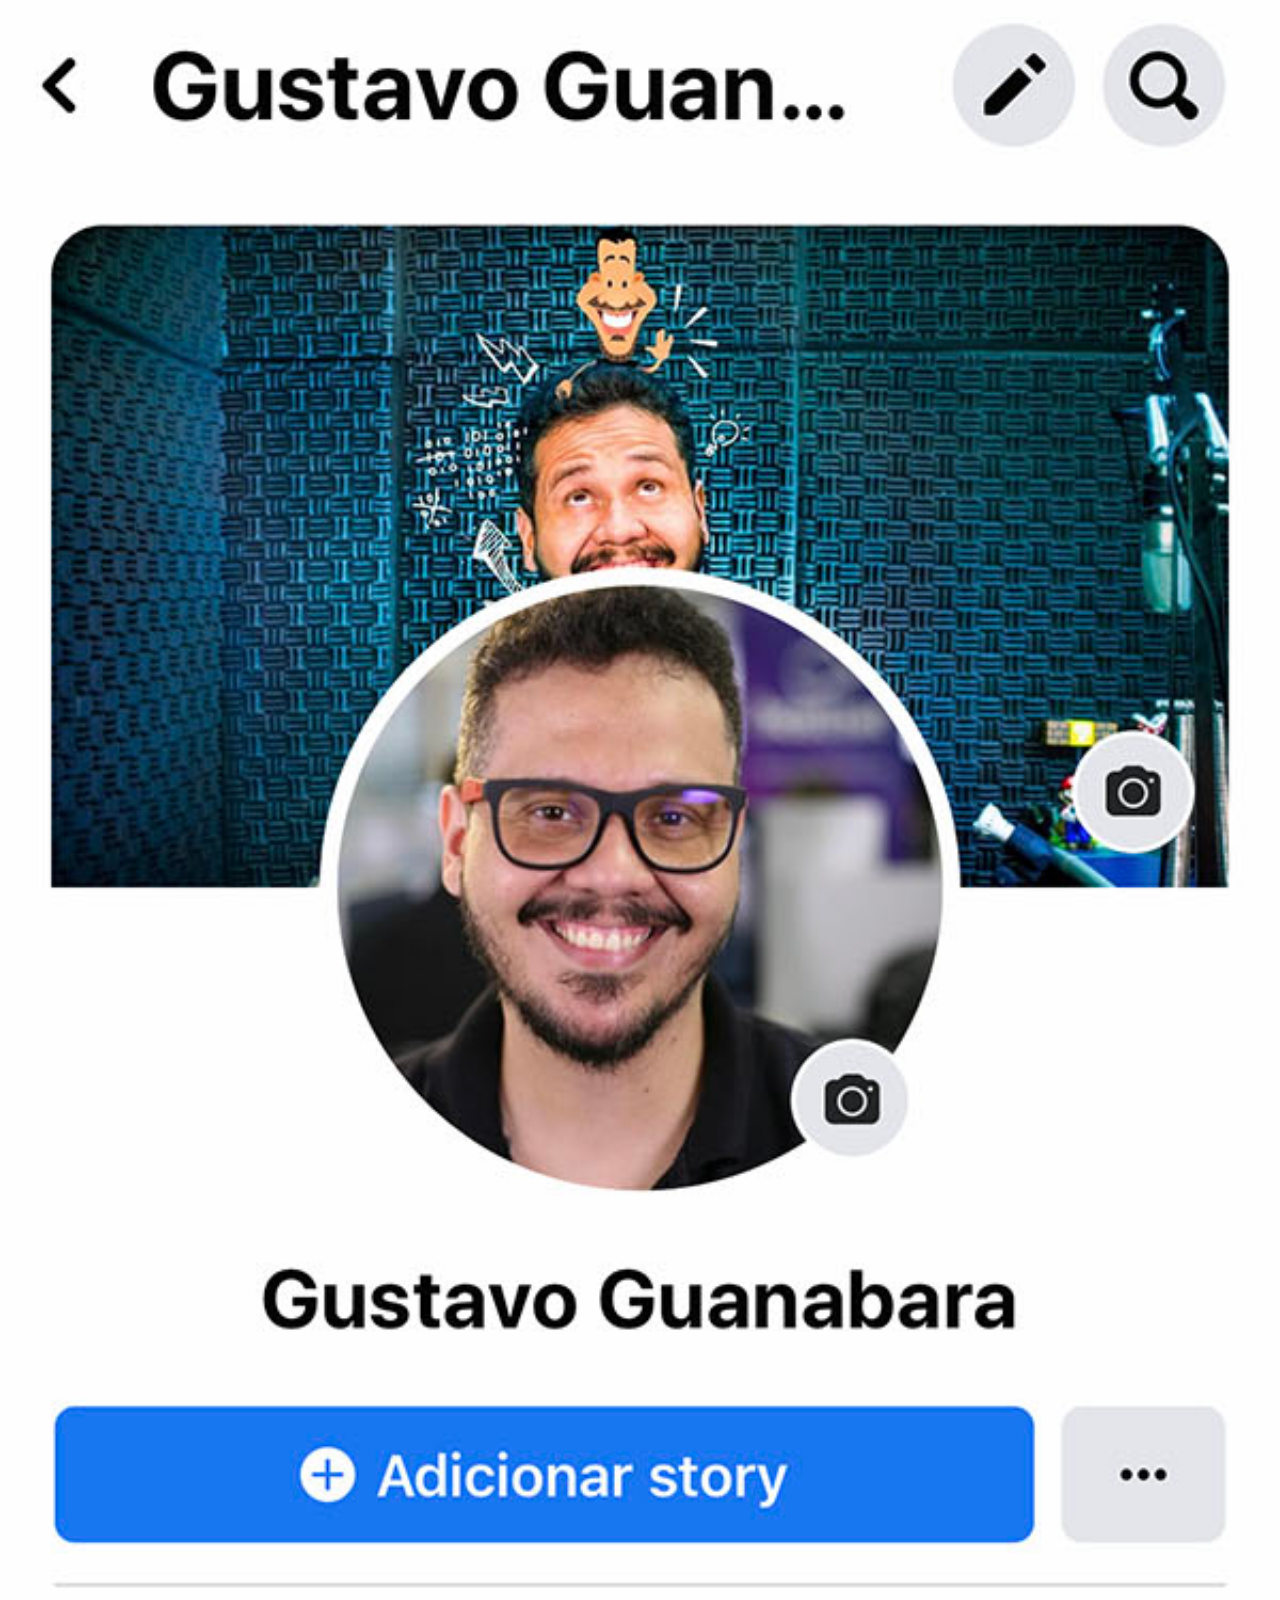
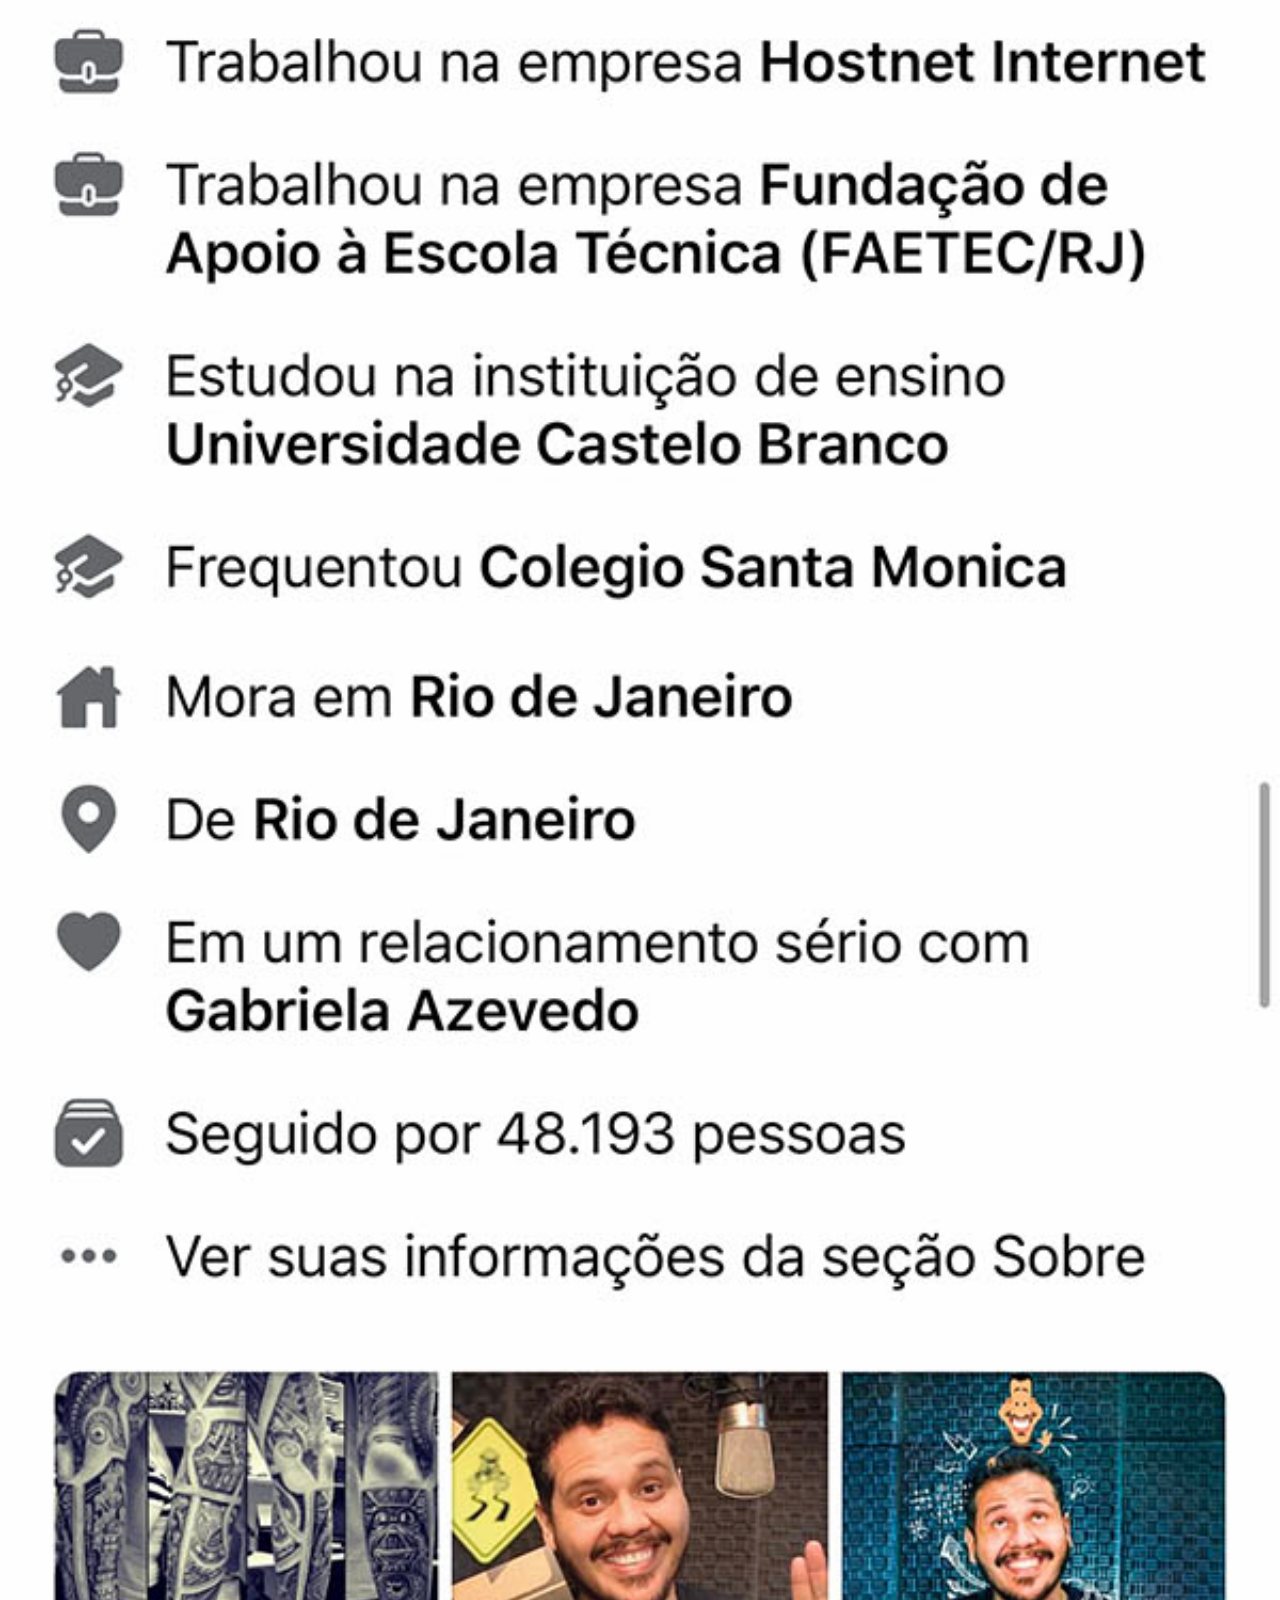
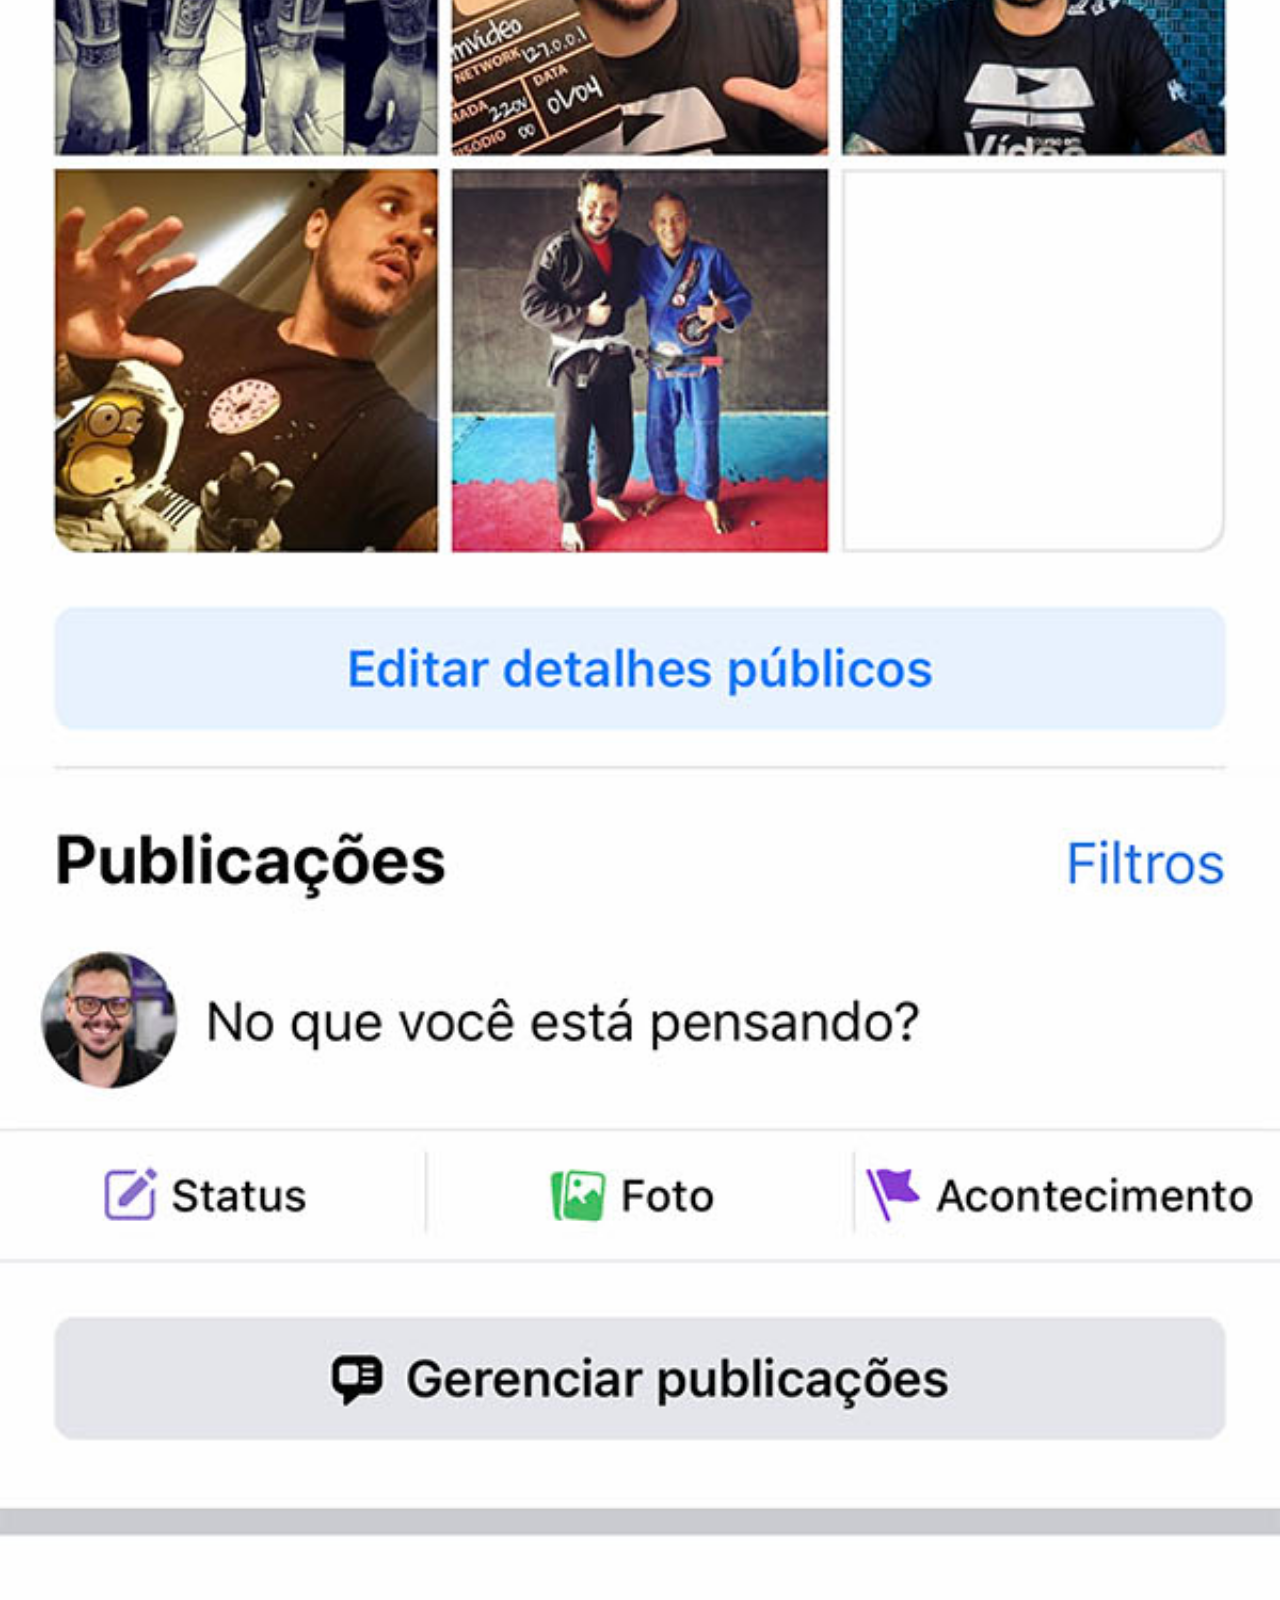
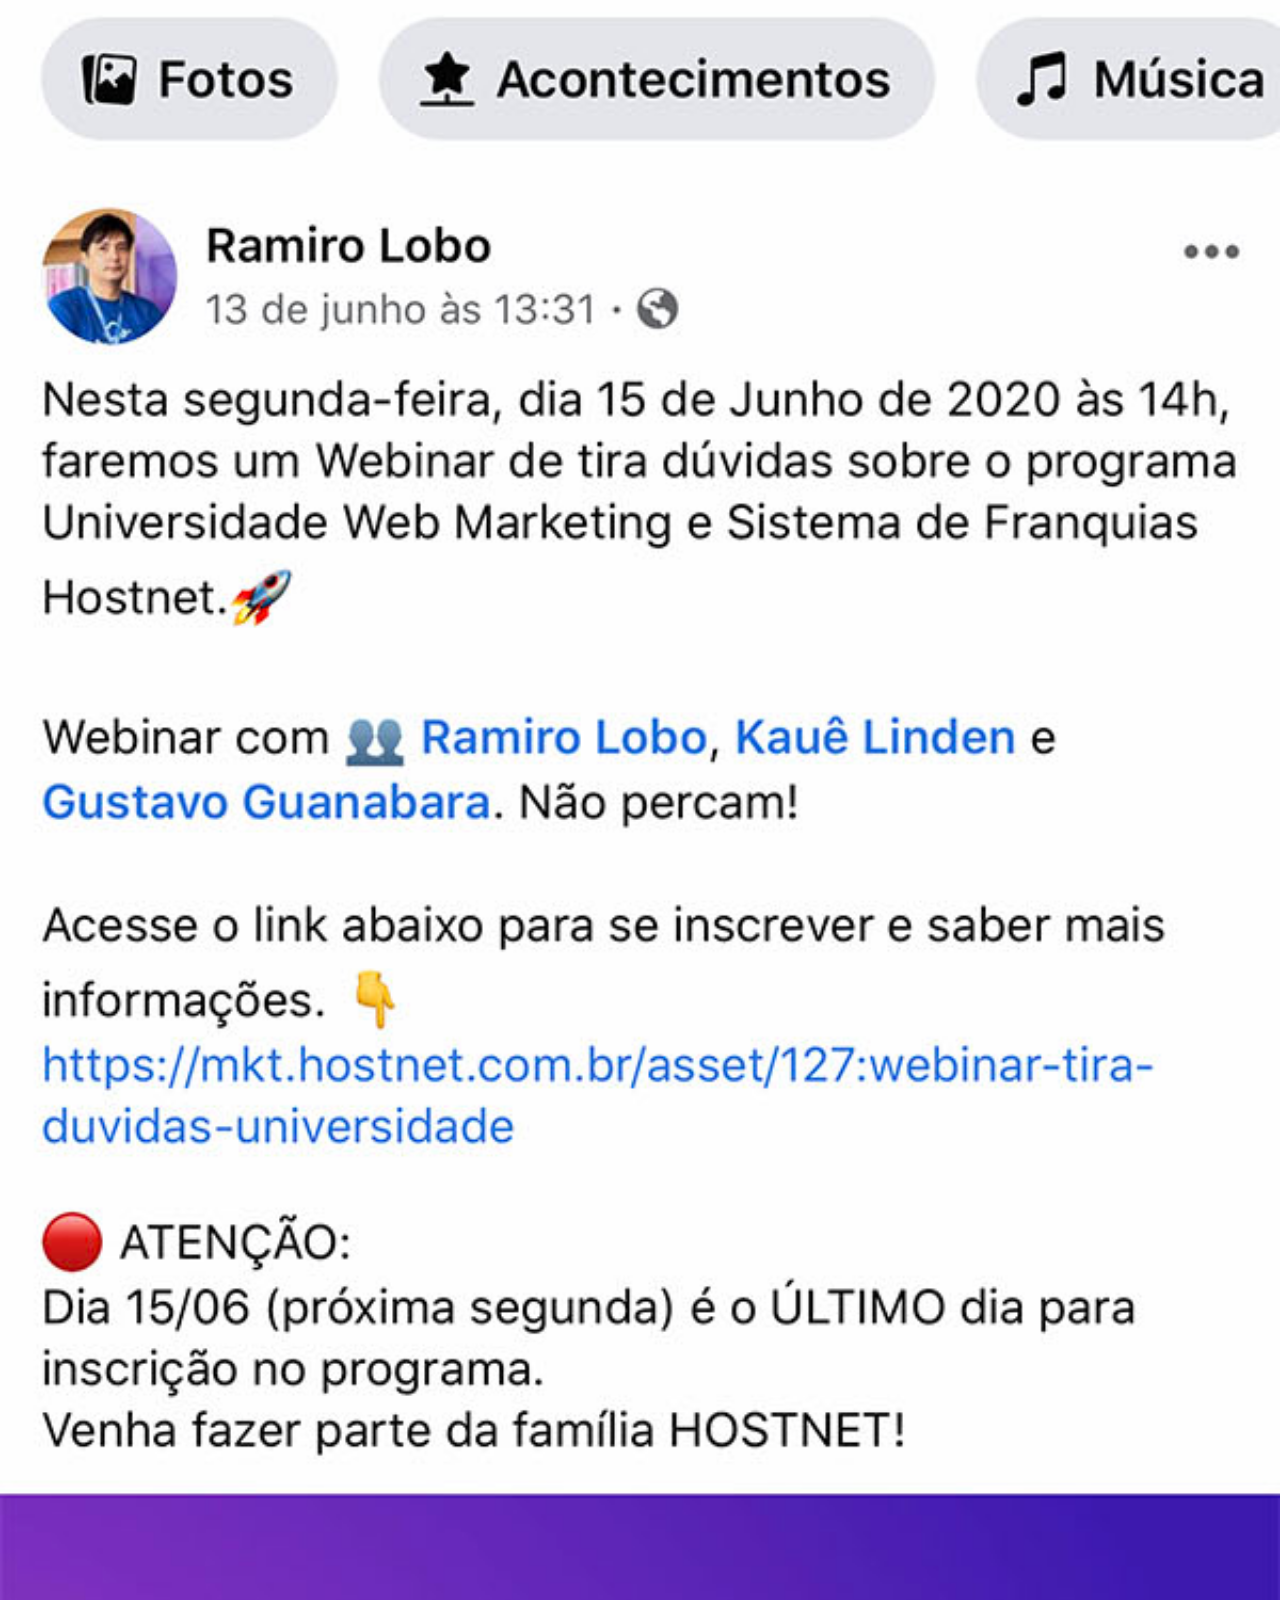
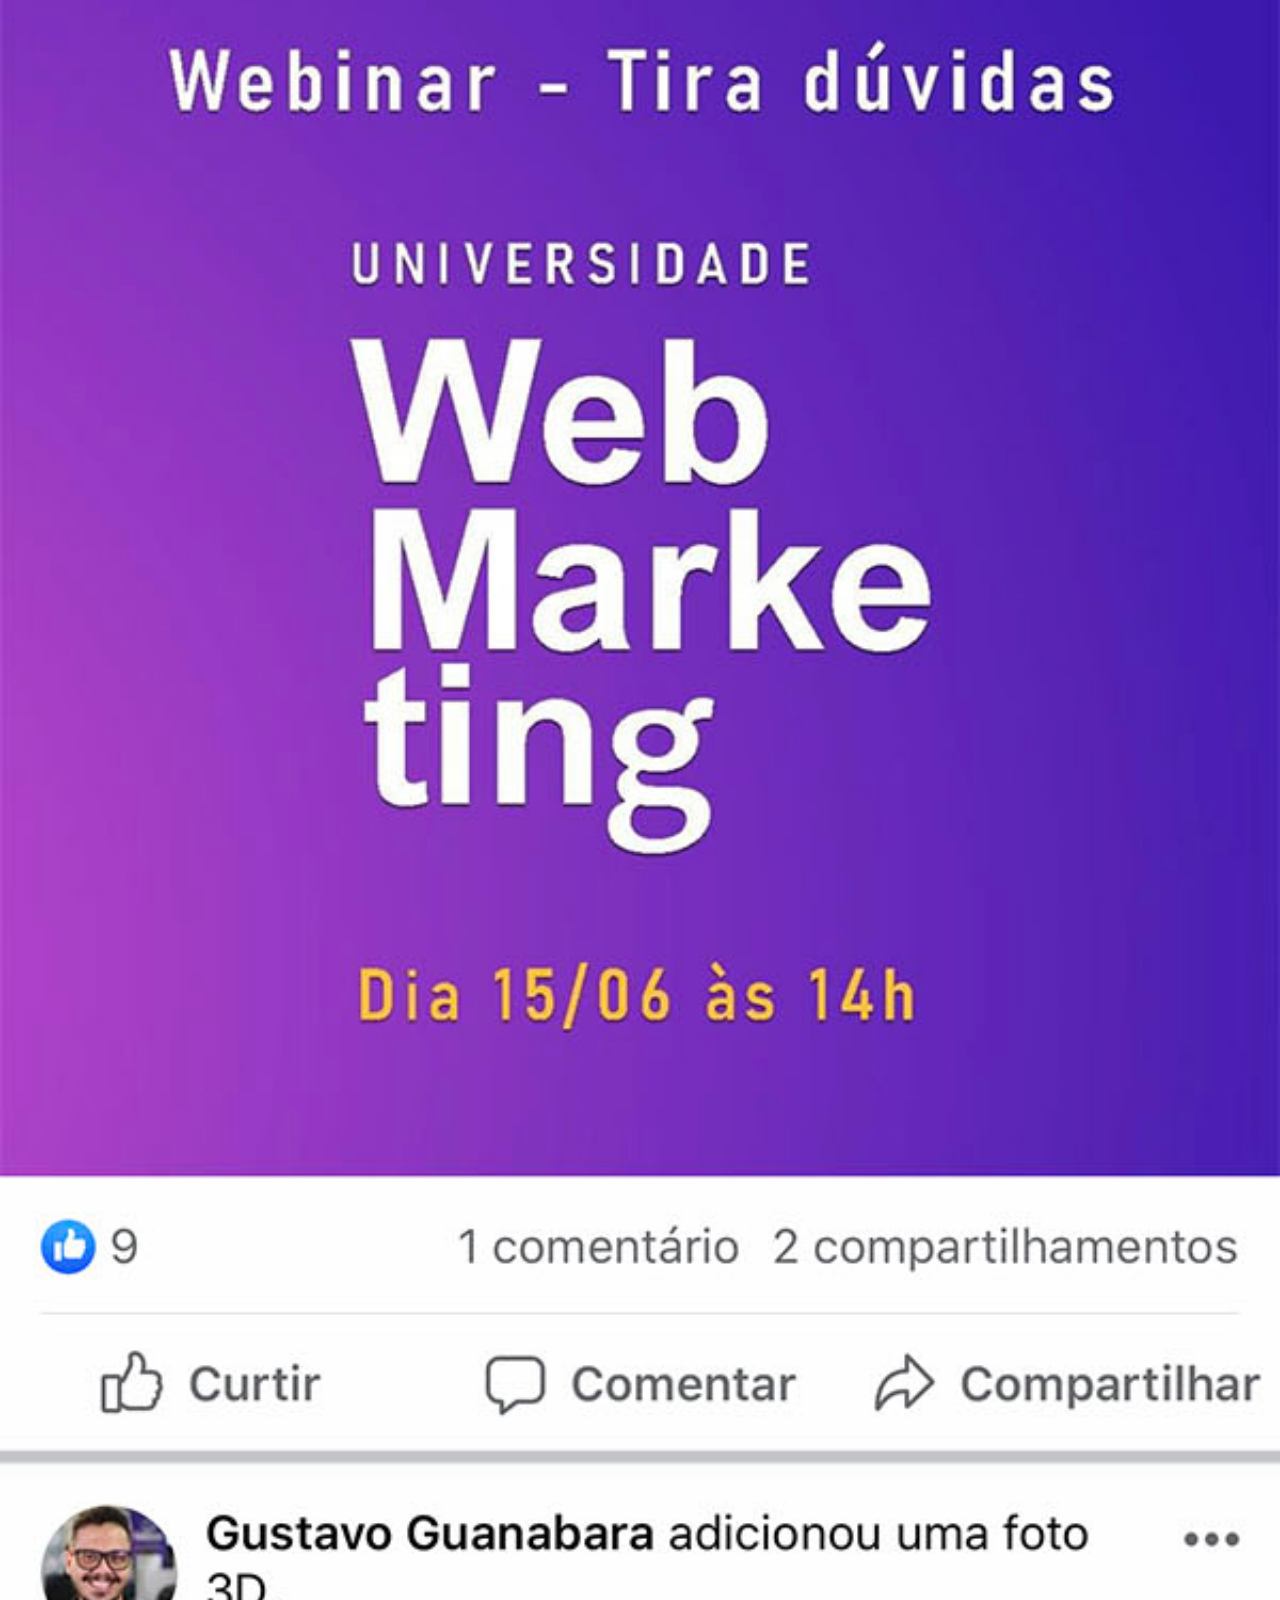
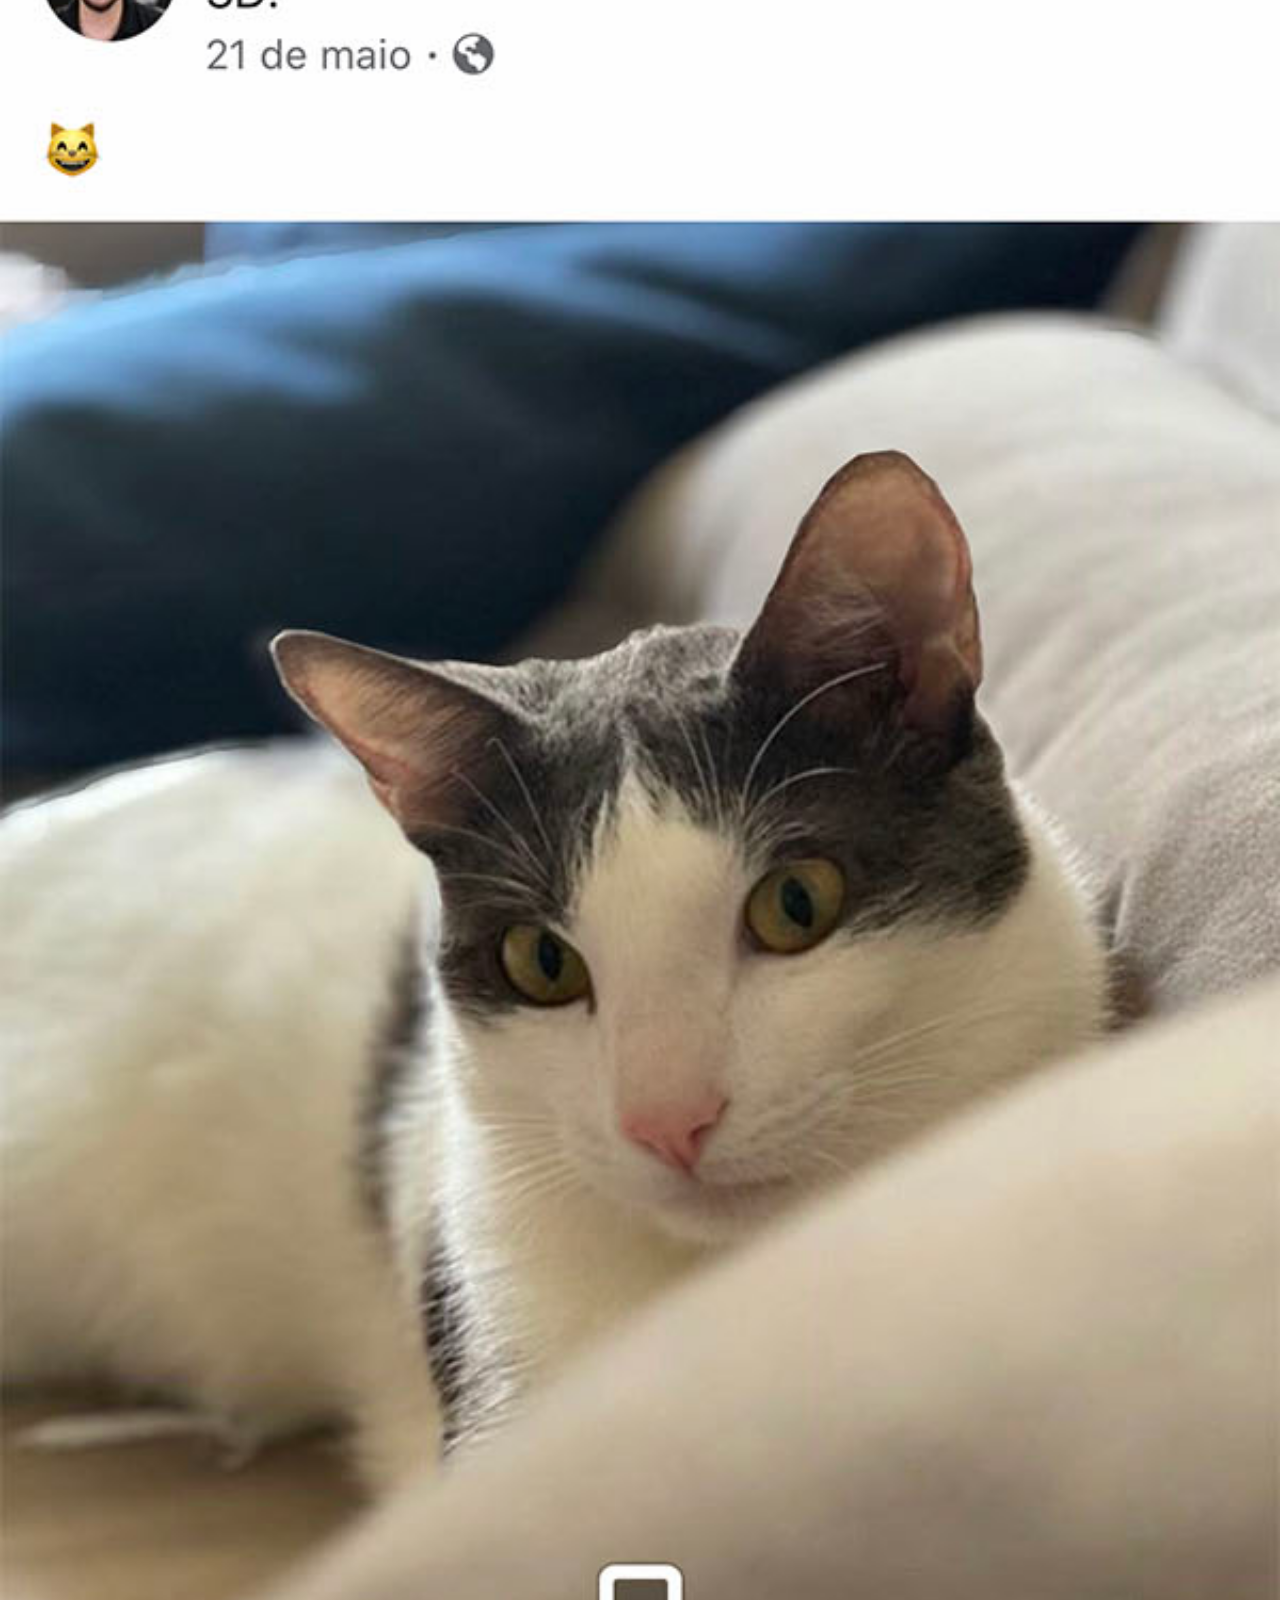
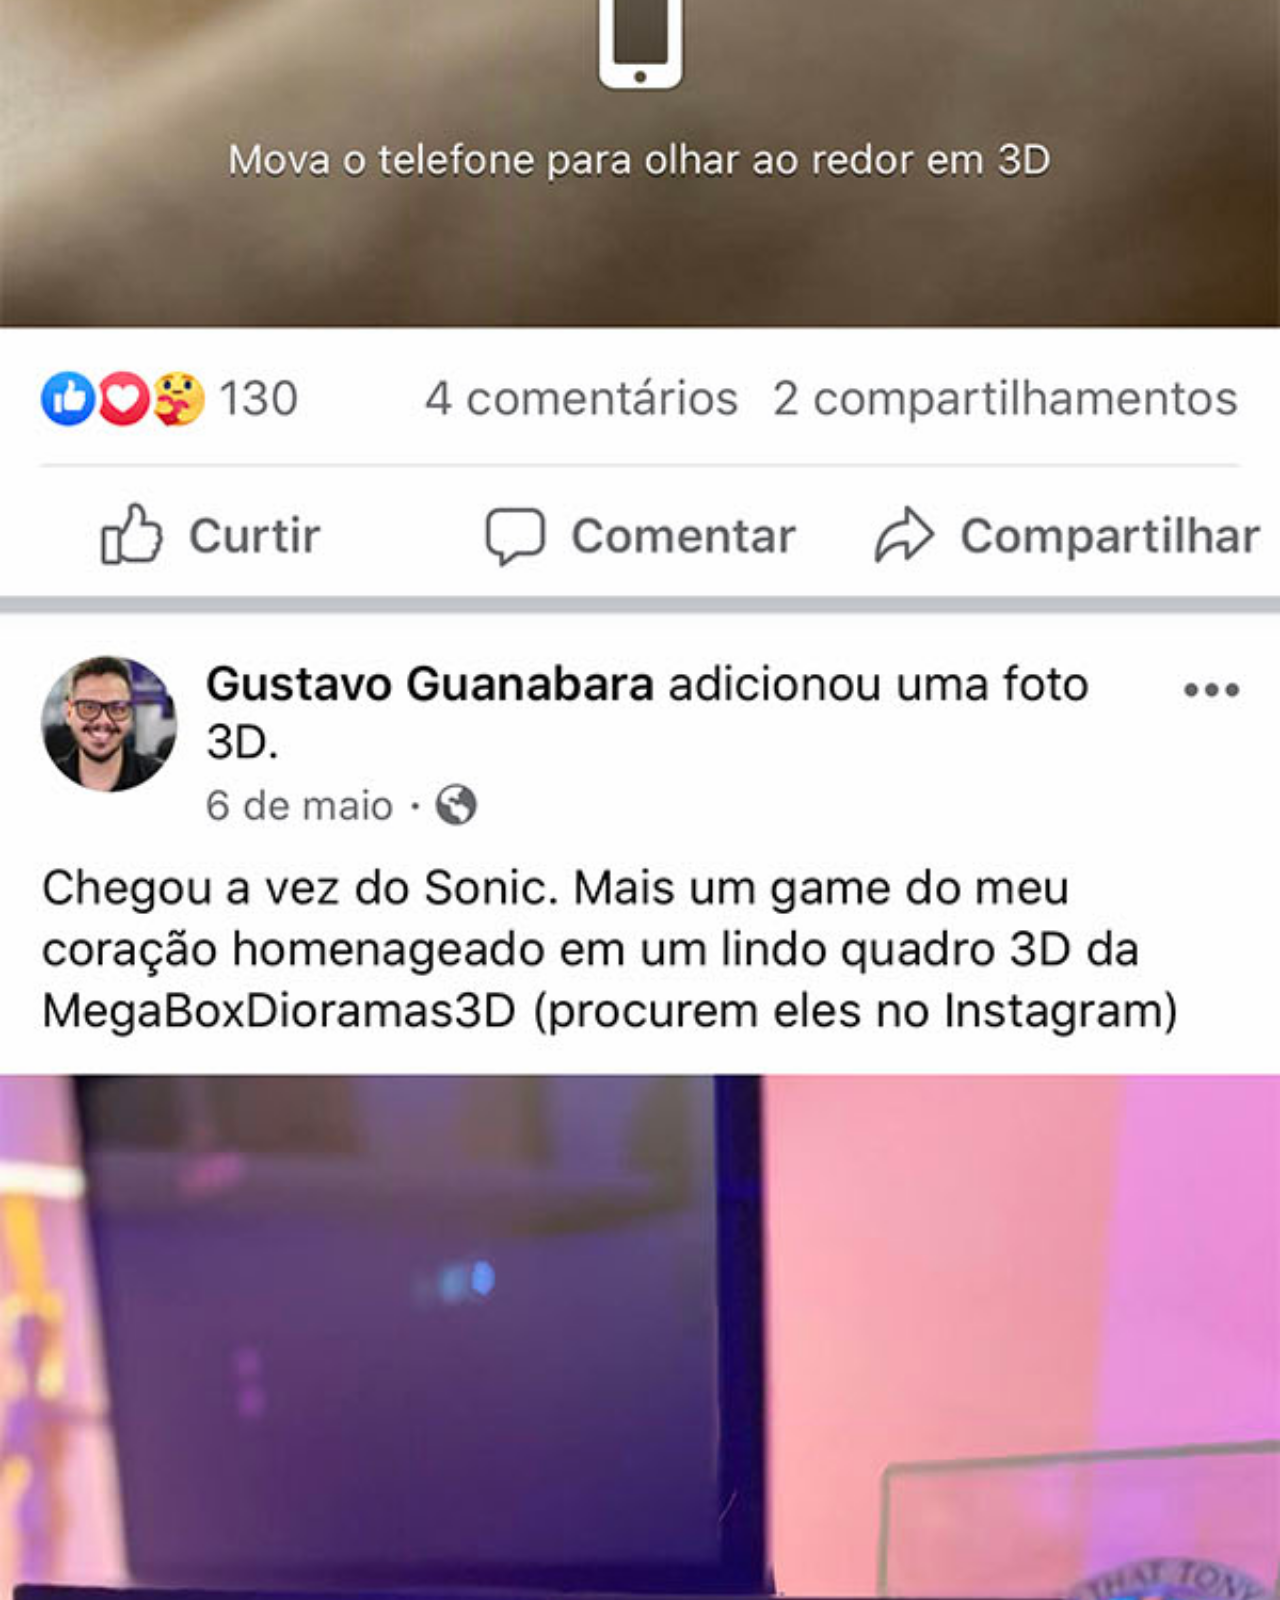
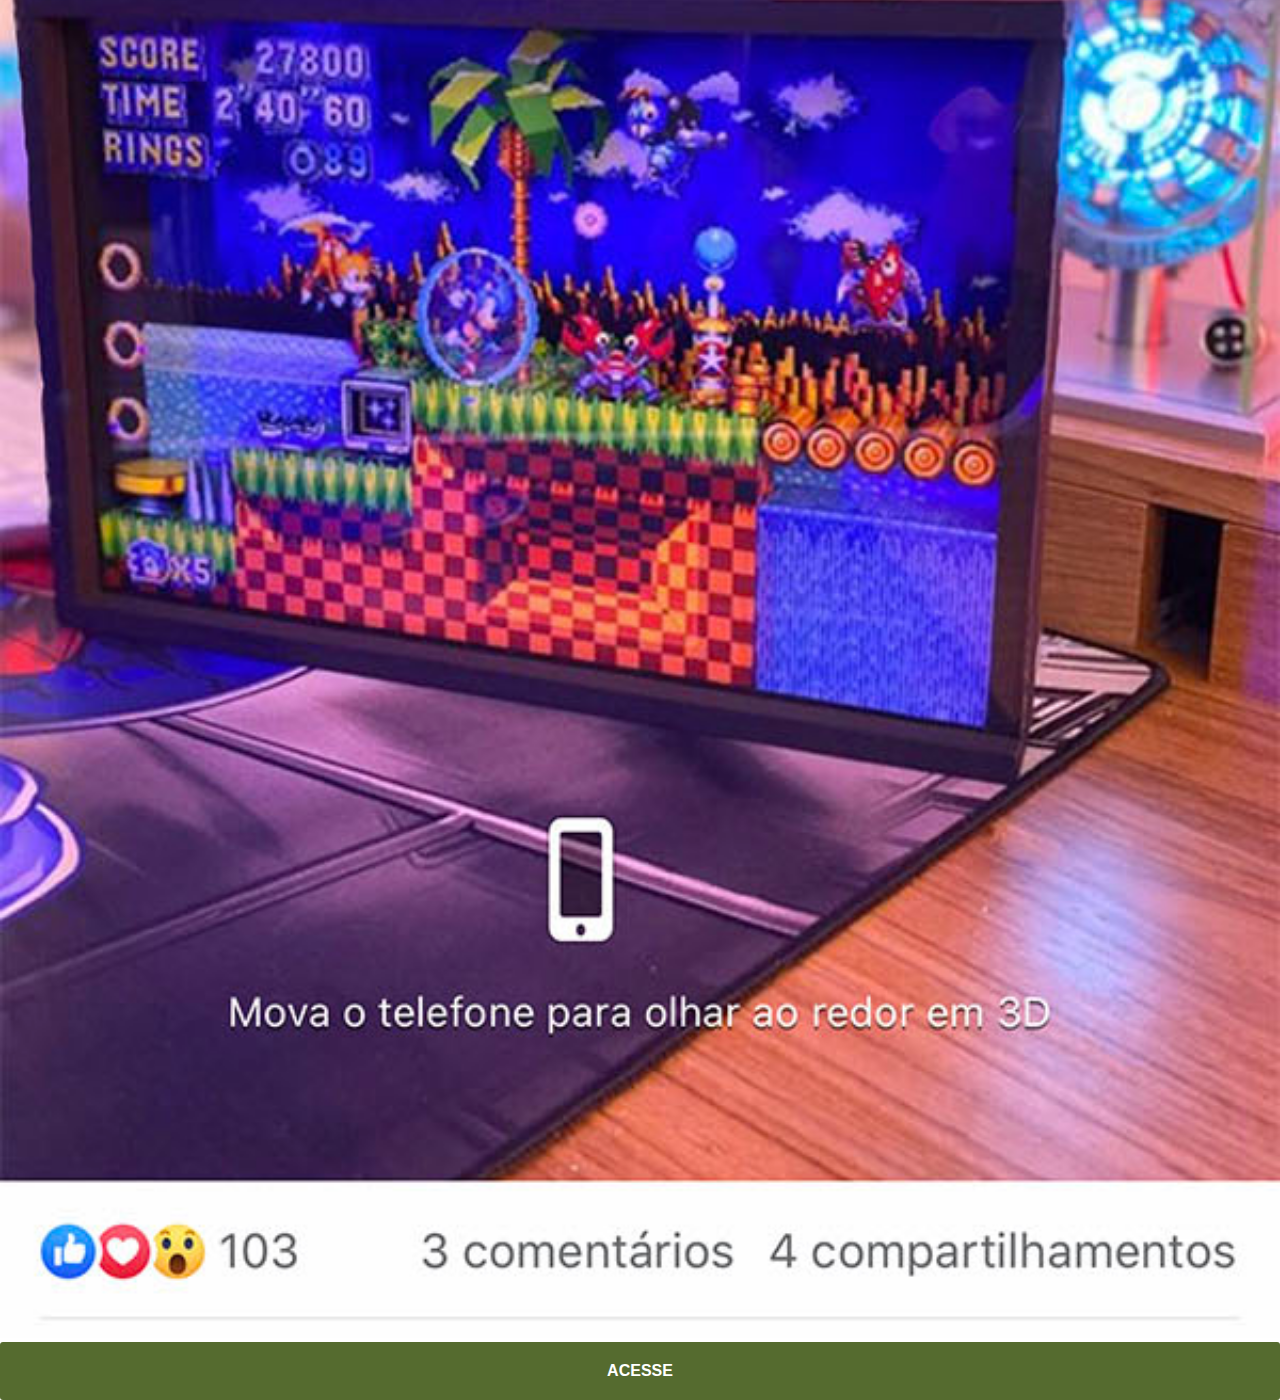
==== facebook.html @ 3ed3eeb4 "finalizei o projeto socialmedia" ====
<!DOCTYPE html>
<html lang="pt-br">
<head>
    <meta charset="UTF-8">
    <meta http-equiv="X-UA-Compatible" content="IE=edge">
    <meta name="viewport" content="width=device-width, initial-scale=1.0">
    <title>Tela Facebook</title>
    <link rel="stylesheet" href="estilos/socialmedia.css">
</head>
<body>
    <img src="imagens/tela-facebook.jpg" alt="Tela Facebook">
    <a href="https://www.facebook.com/antoniowelton.barbosasilva/" target="_blank">ACESSE</a>
</body>
</html>
---- estilos/socialmedia.css ----
@charset "UTF-8";

* {
    margin: 0px;
    padding: 0px;
    font-family: Arial, Helvetica, sans-serif;
}
/* Escondendo a barra de rolagem */
::-webkit-scrollbar {
    width: 0px;
    height: 0px;
 }

 img {
    width: 100vw;
    border-radius: 3px;
 }

 a {
    display: block;
    background-color: darkolivegreen;
    color: white;
    padding: 20px;
    text-align: center;
    text-decoration: none;
    font-weight: bolder;
    border-radius: 3px;
 }
 a:hover {
    background-color: rgba(232, 247, 205, 0.764);
    color: rgba(0, 0, 0, 0.77);
    box-shadow: 2px 2px 4px rgba(85, 107, 47, 0.718);
    transition: .3s;
    transform: translate(0px, -2px);    
    transition: transform 0.3s;           
 }
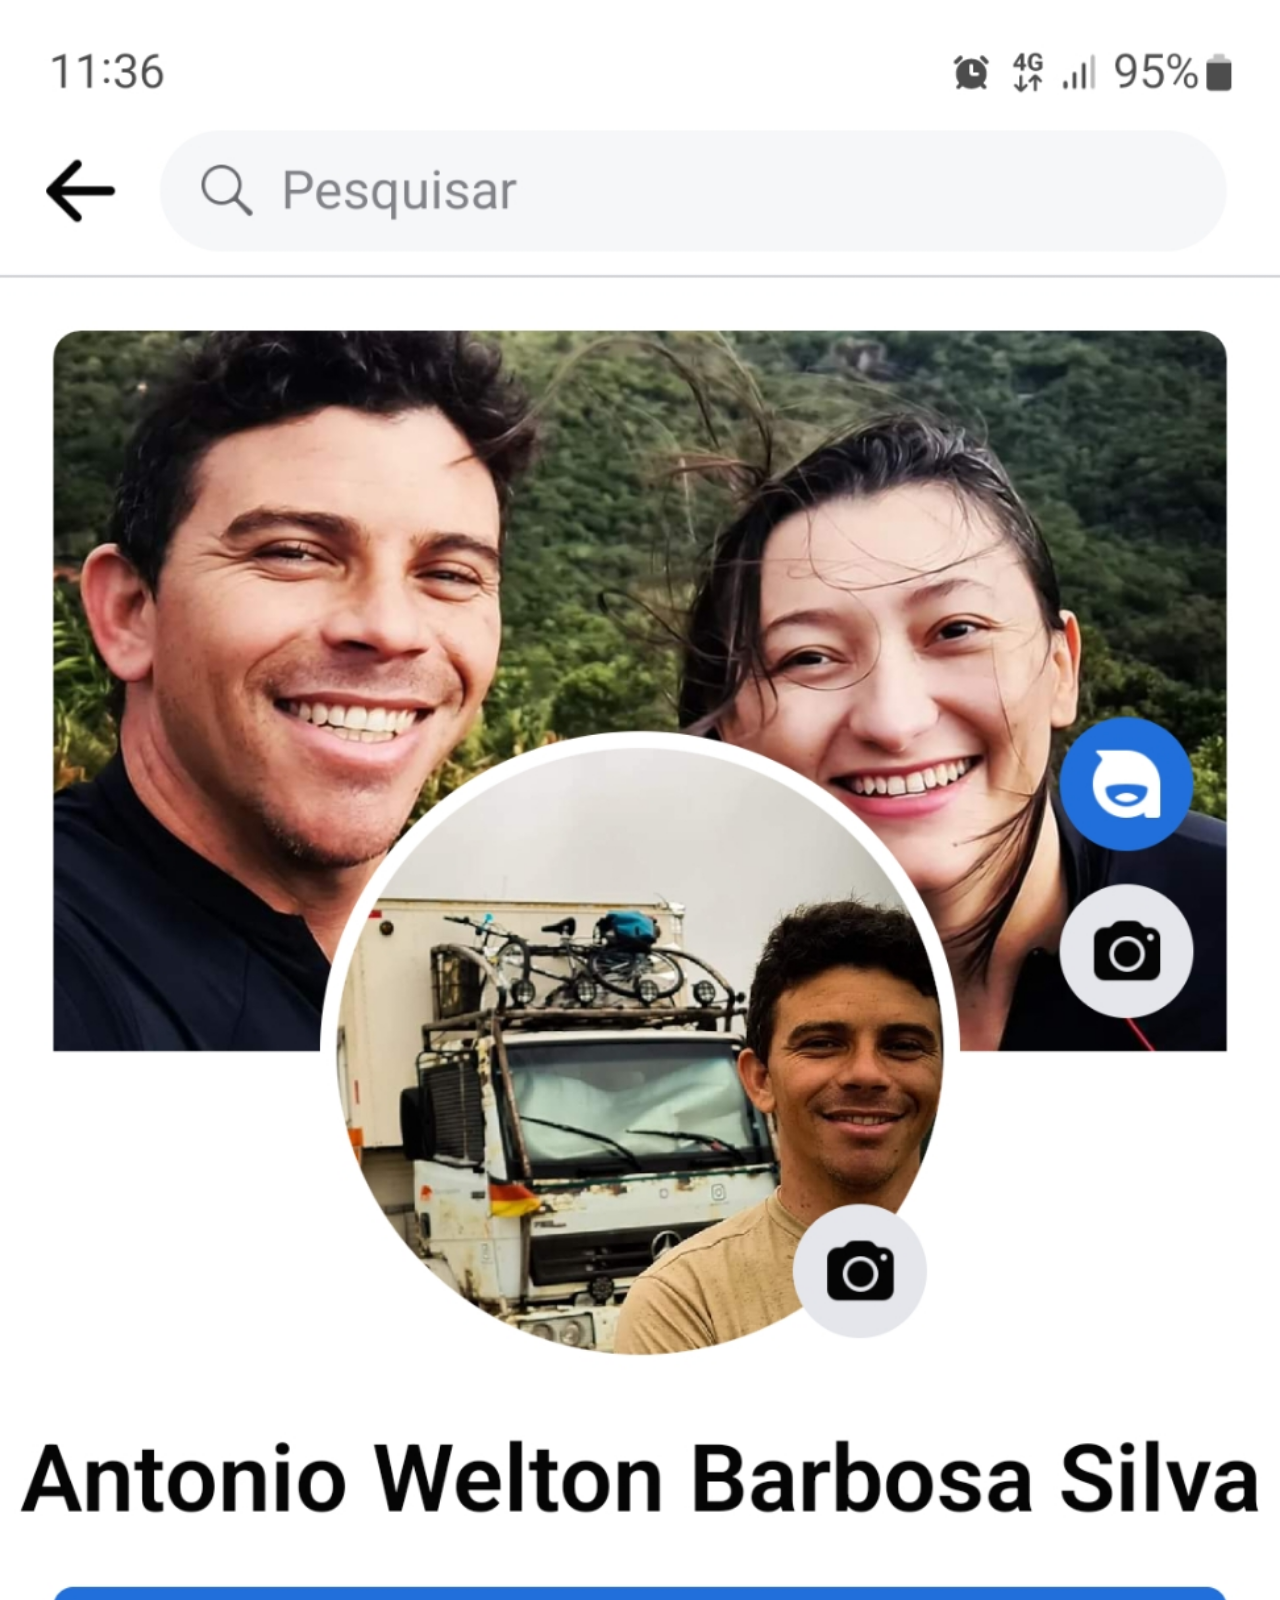
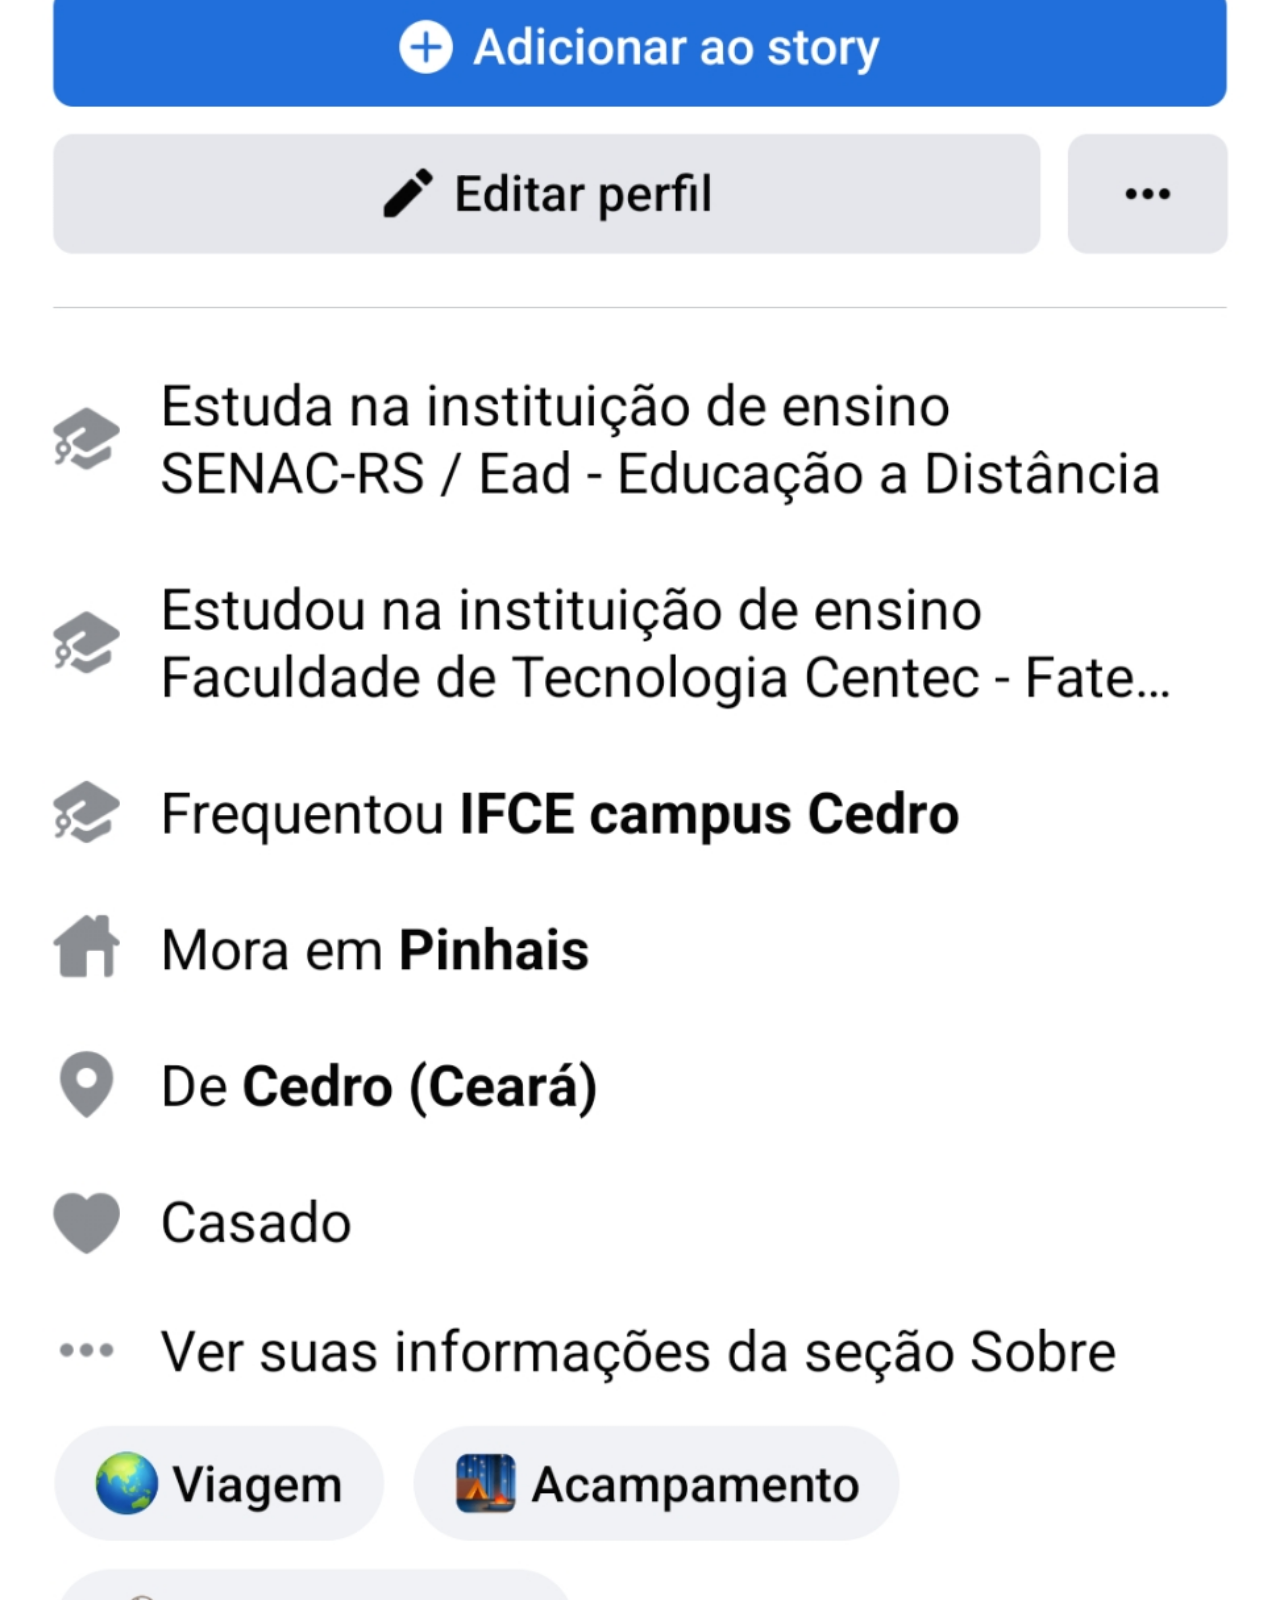
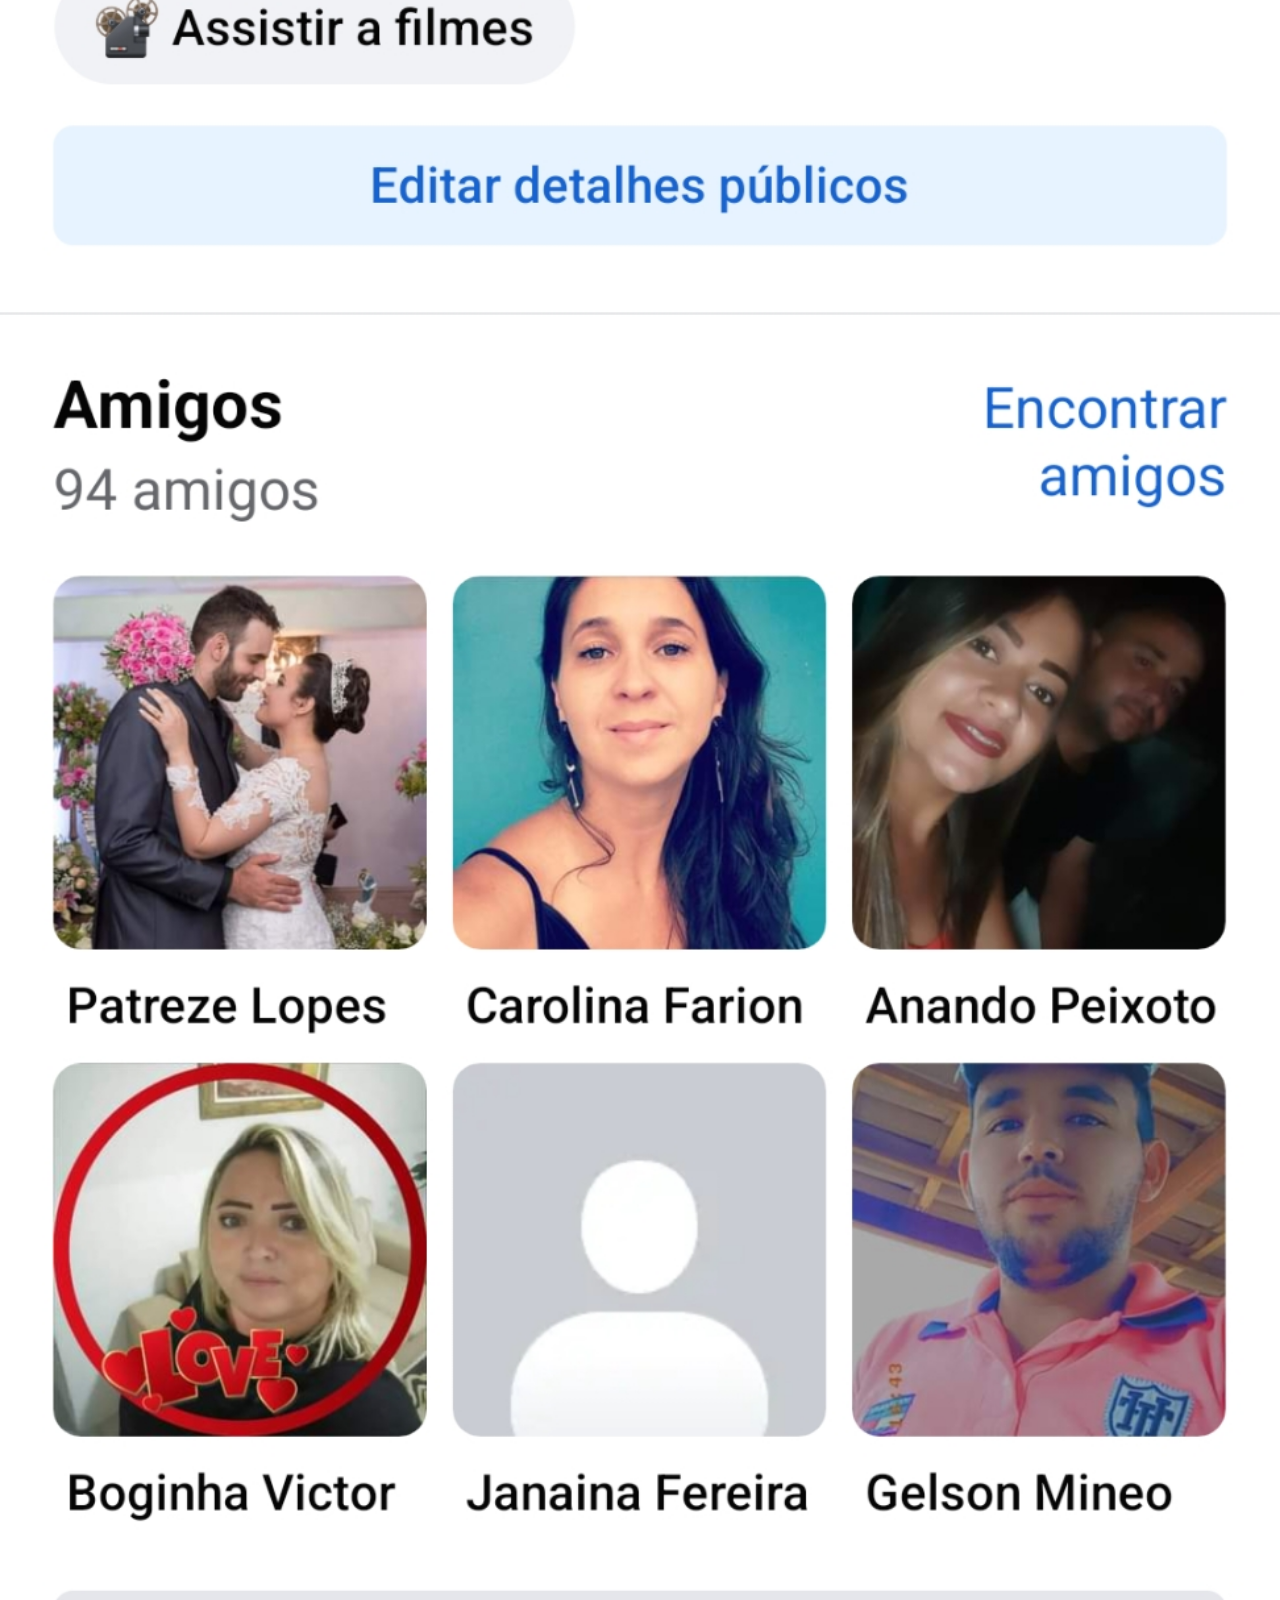
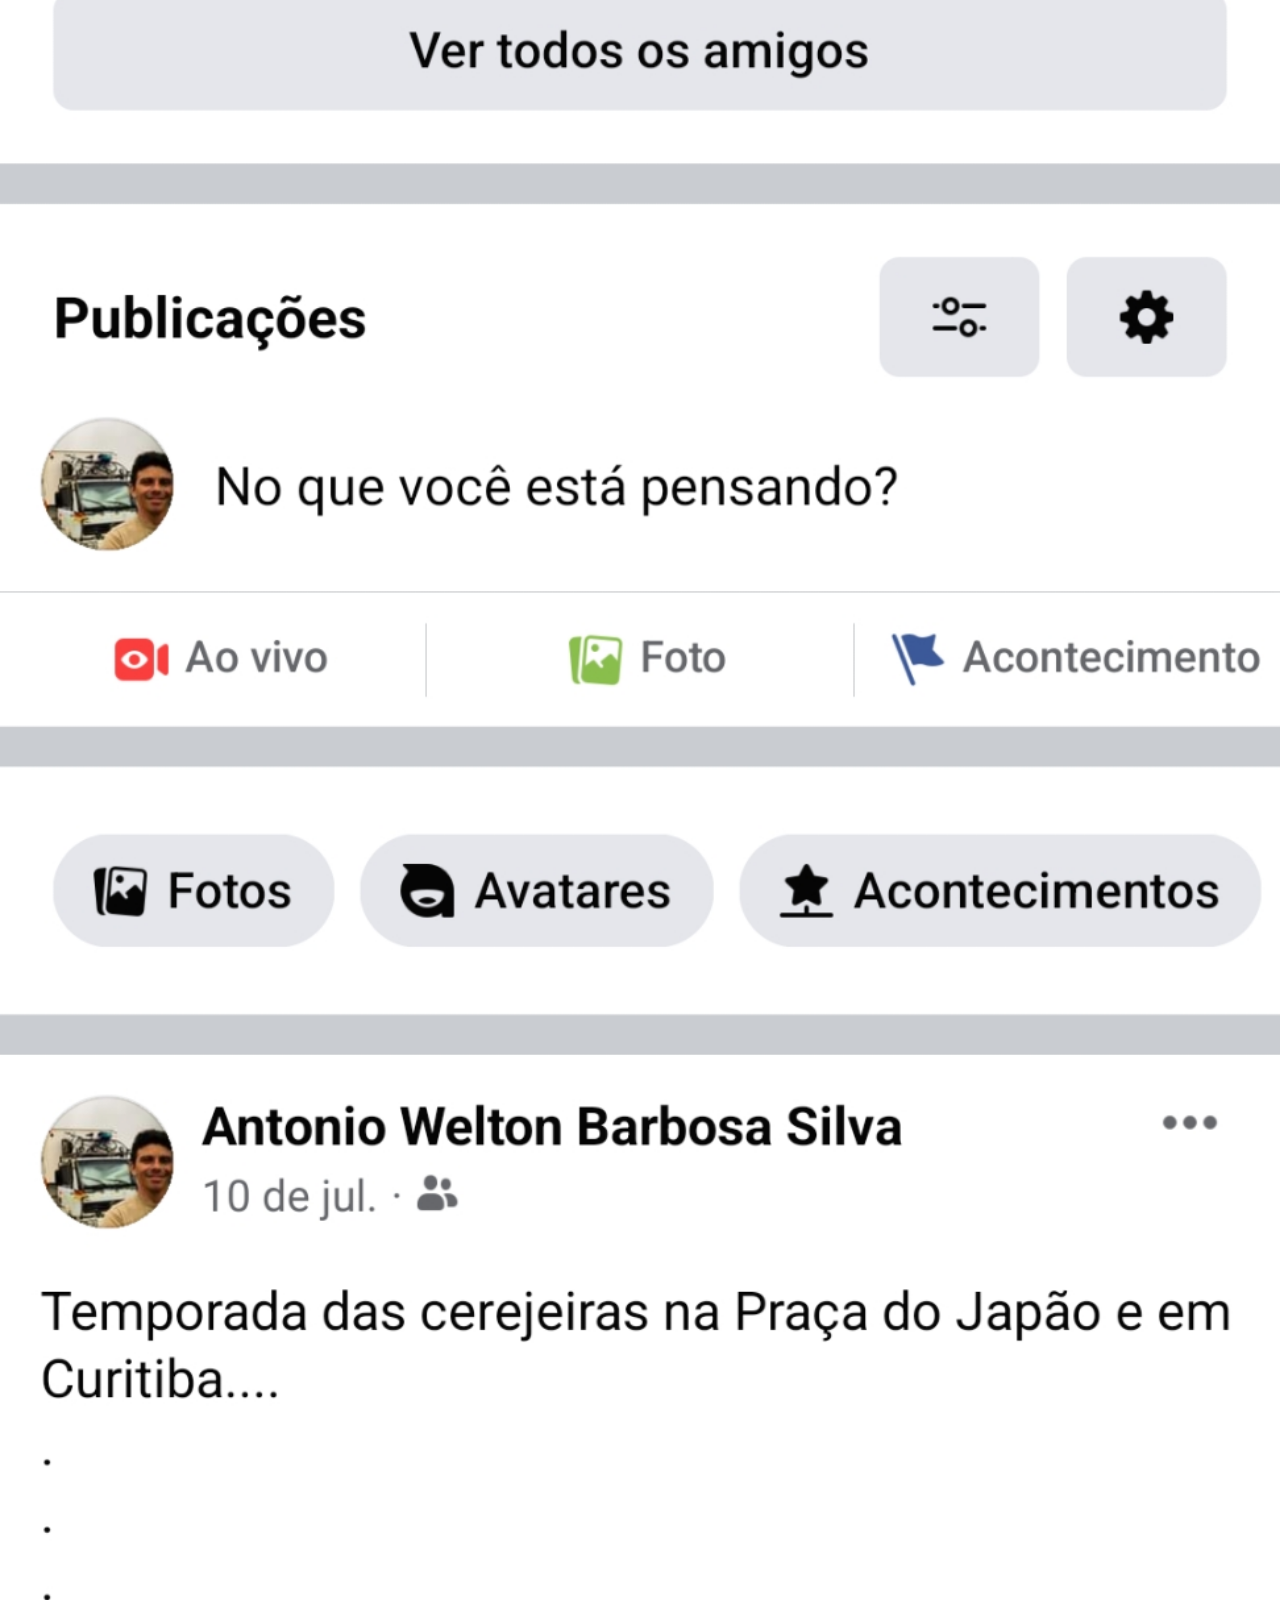
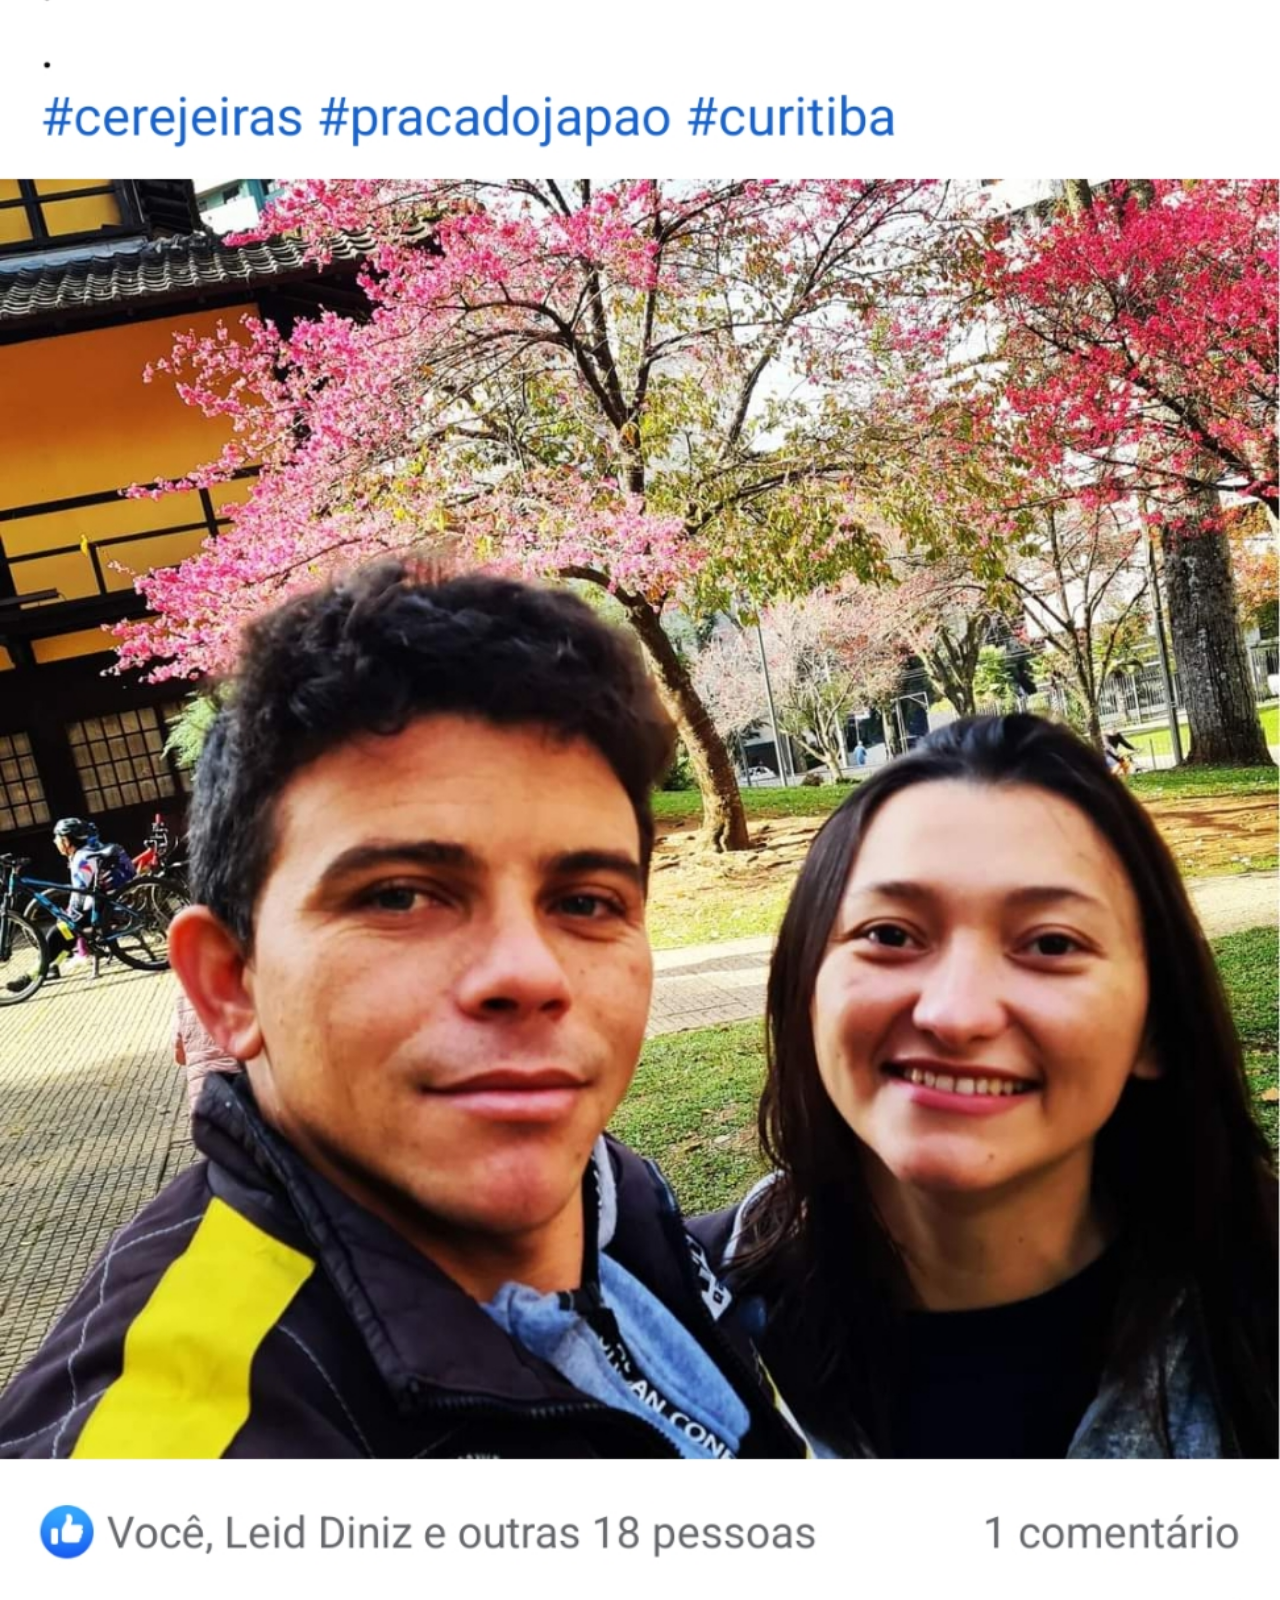
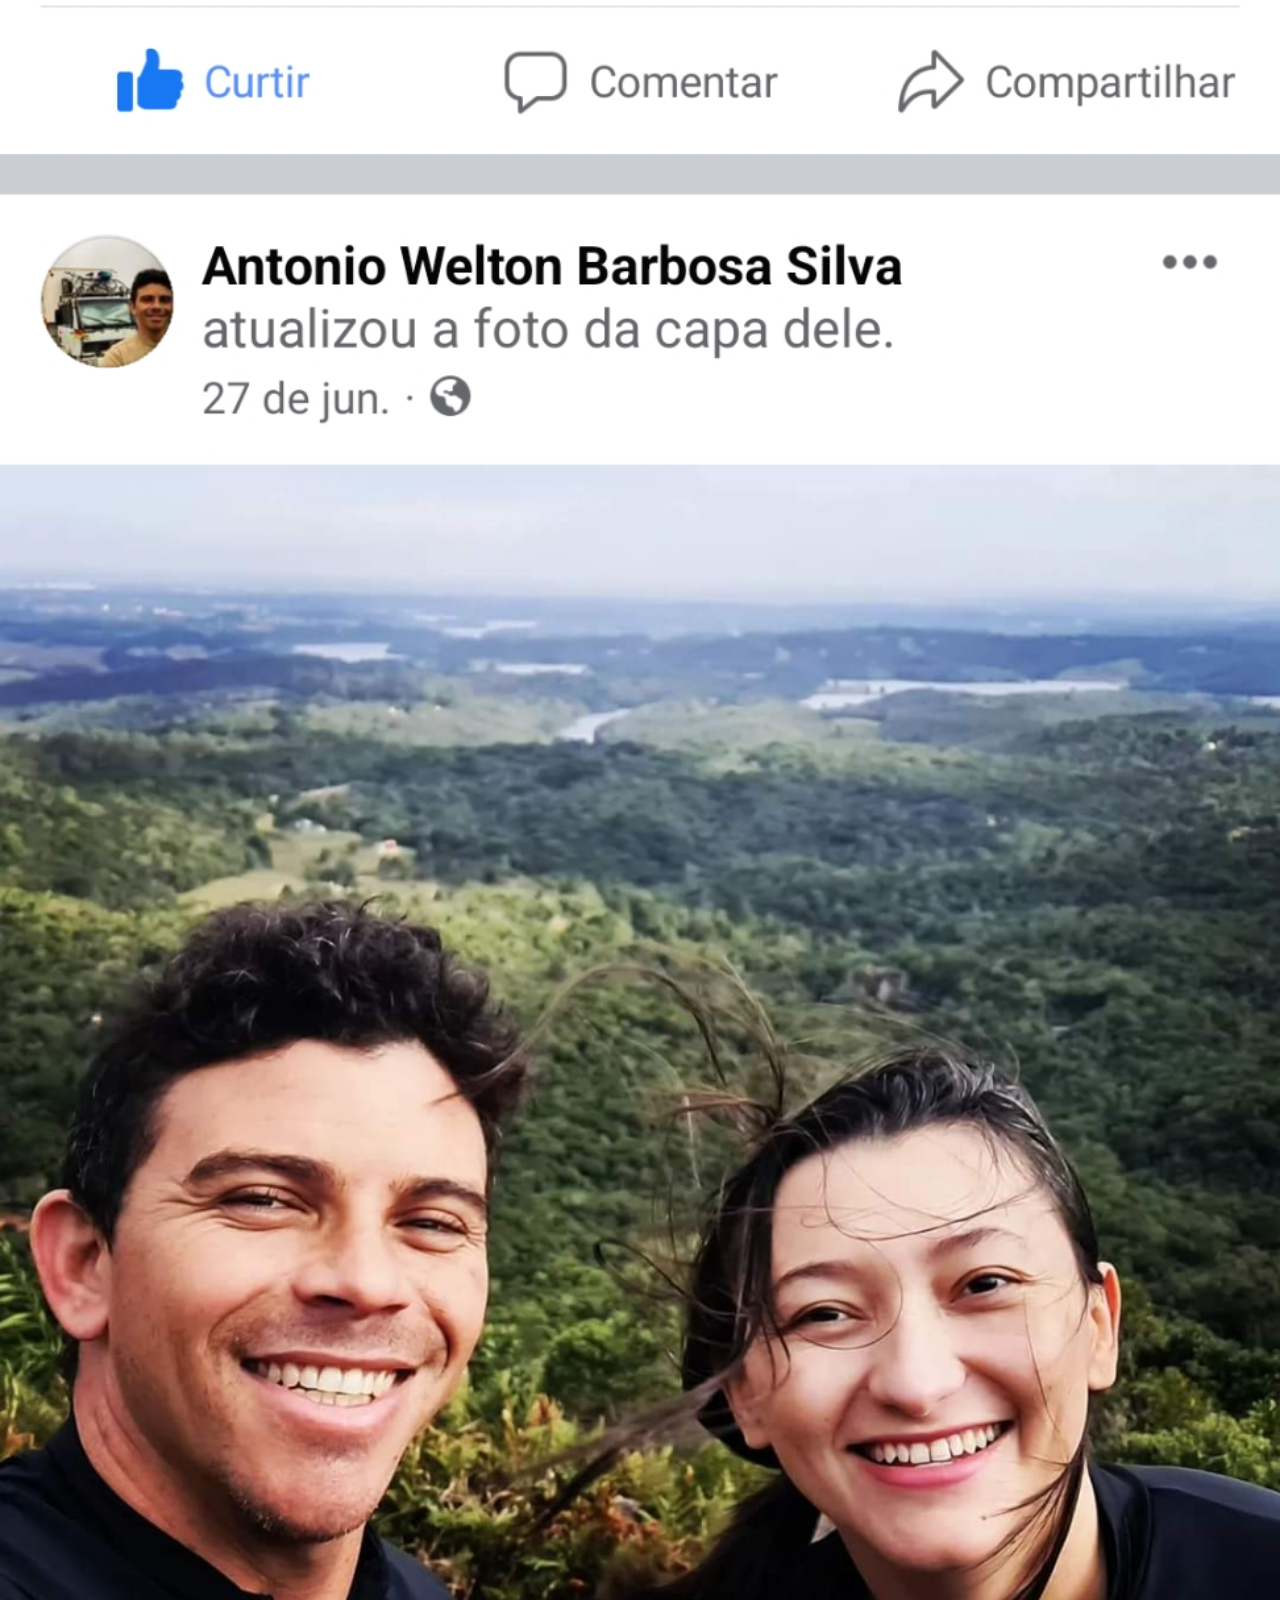
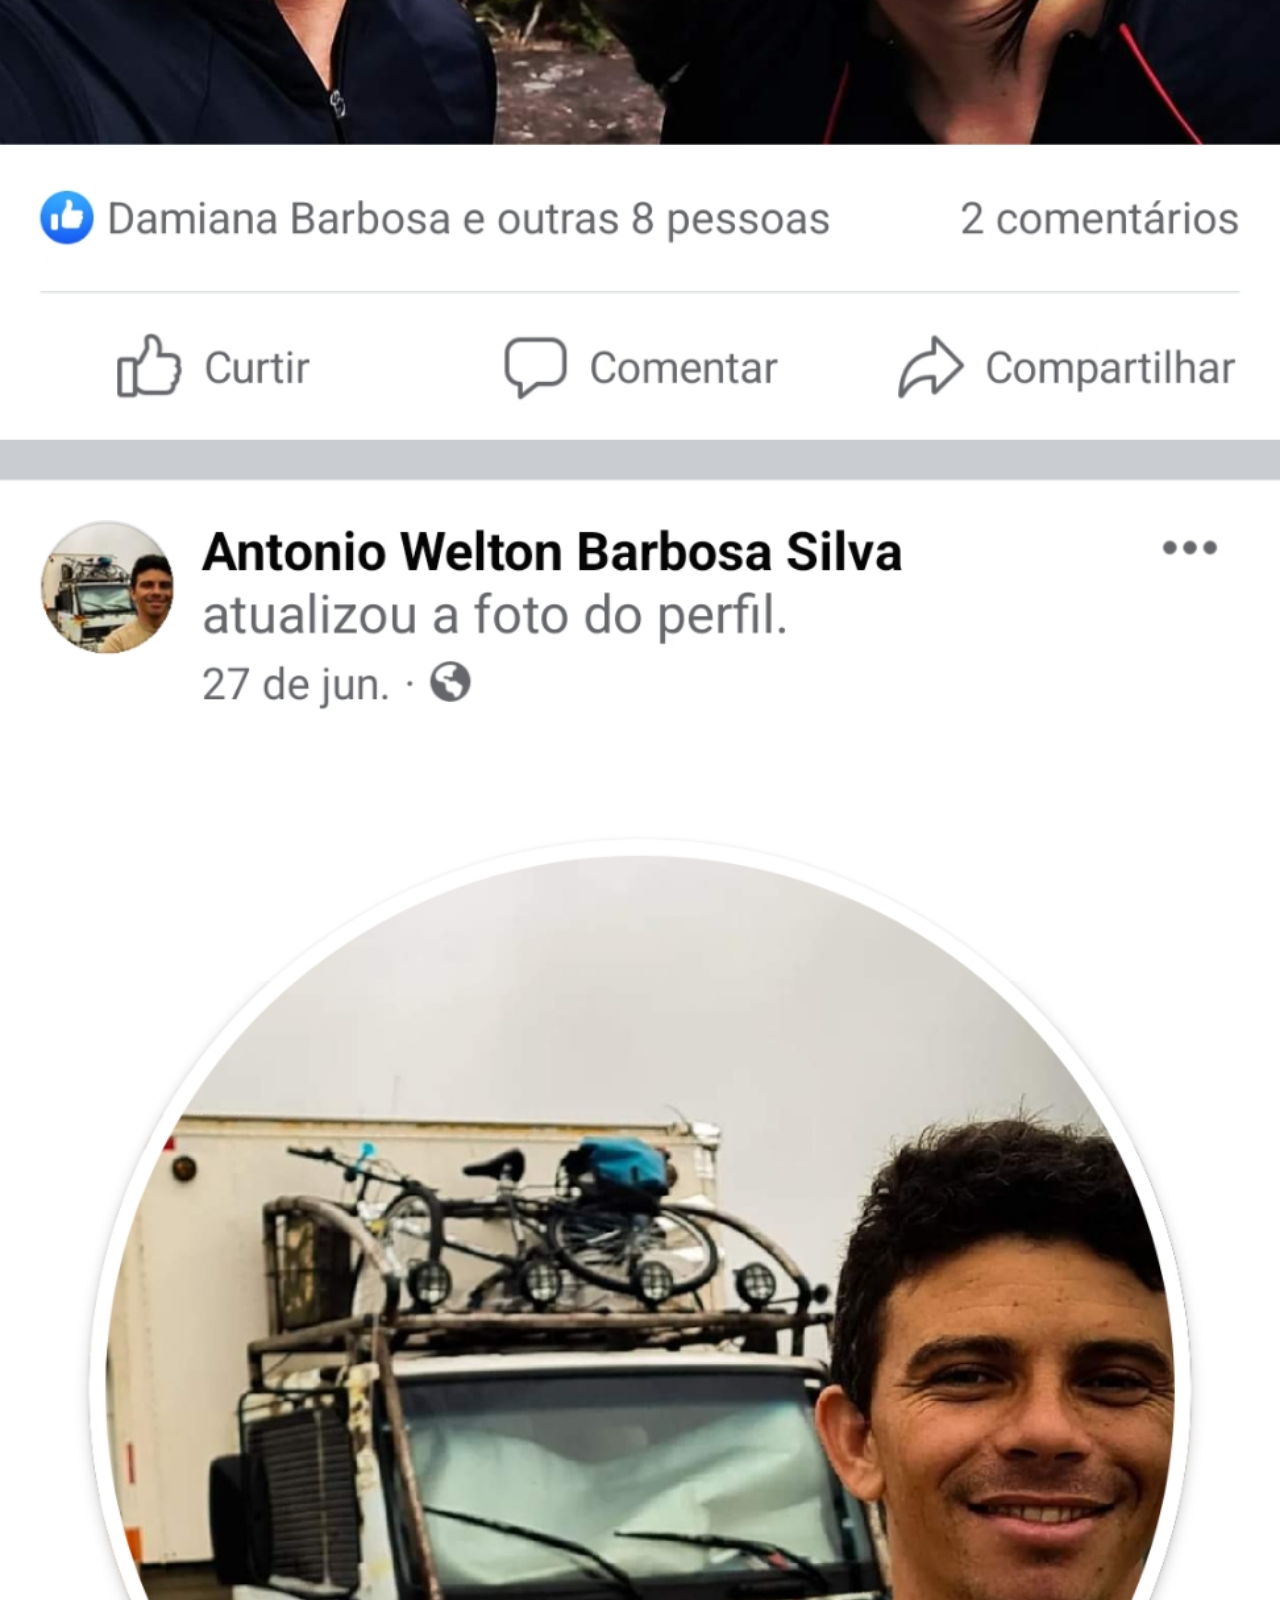
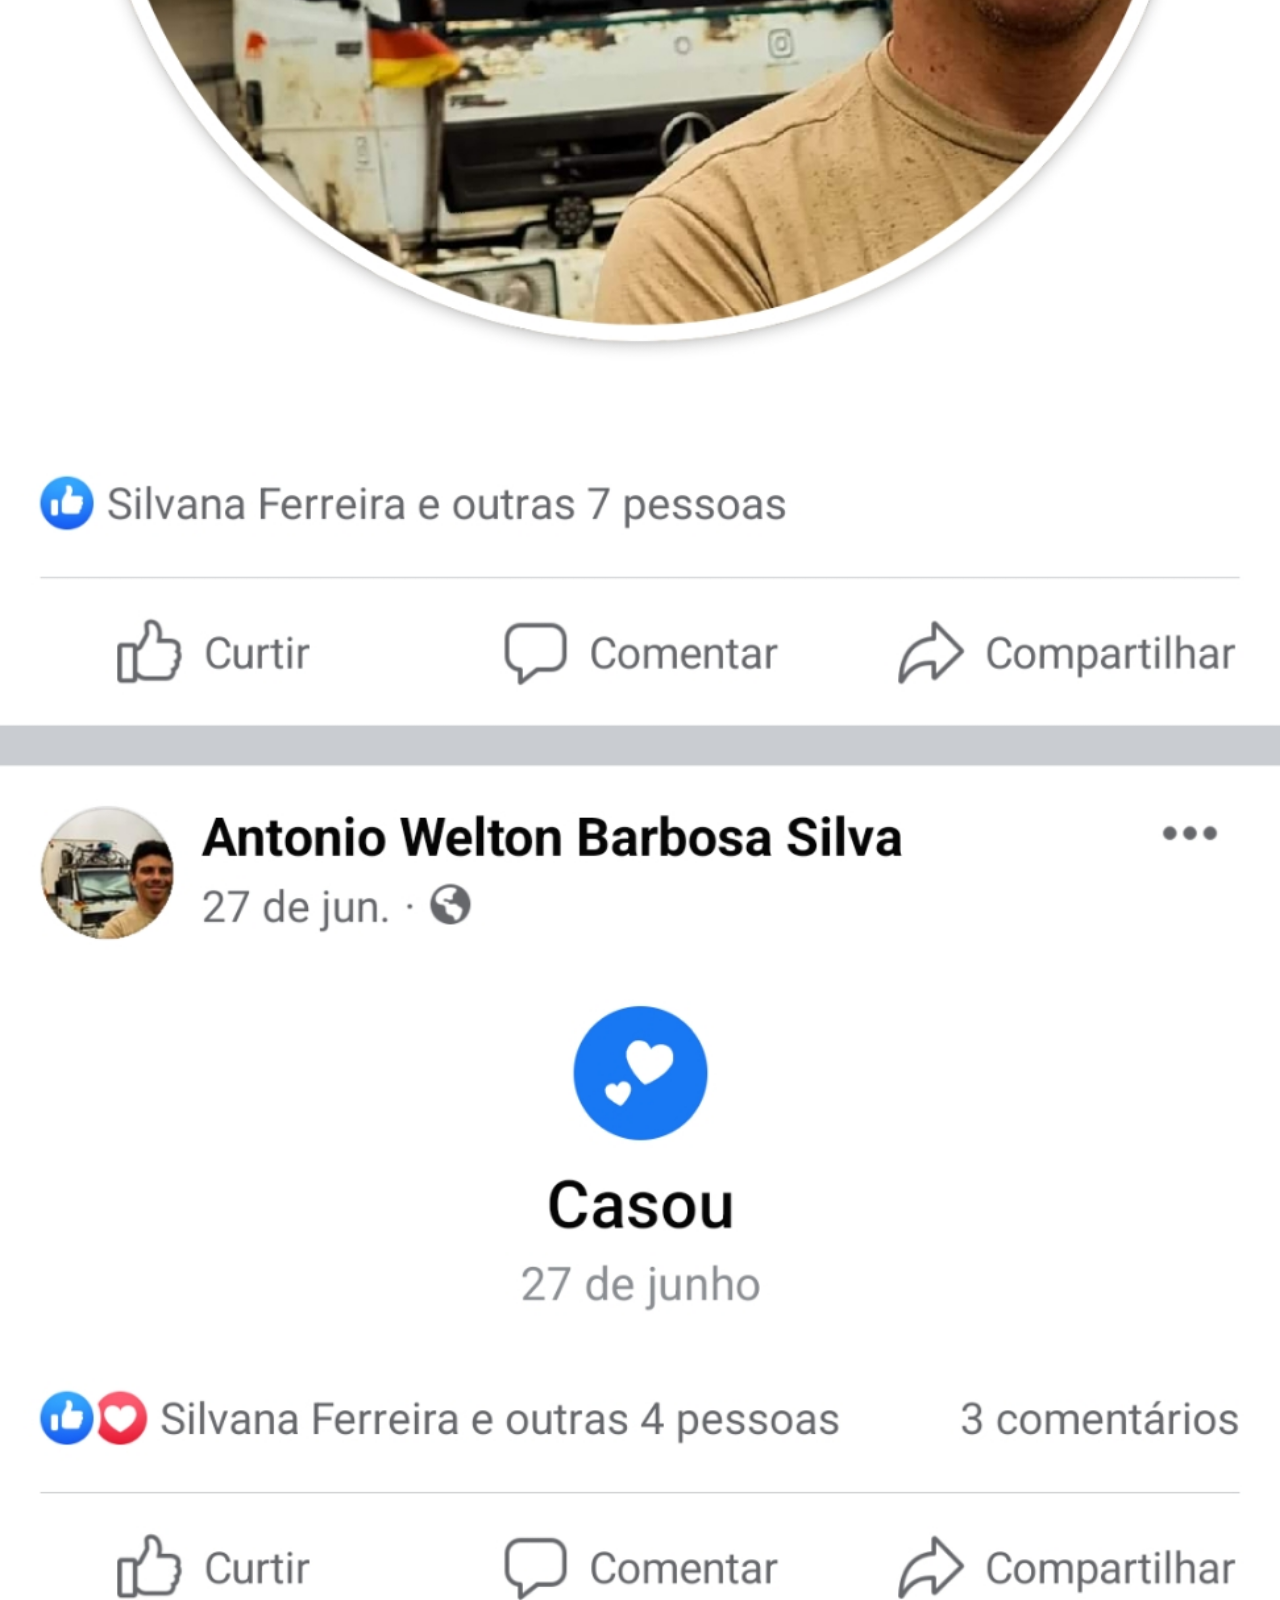
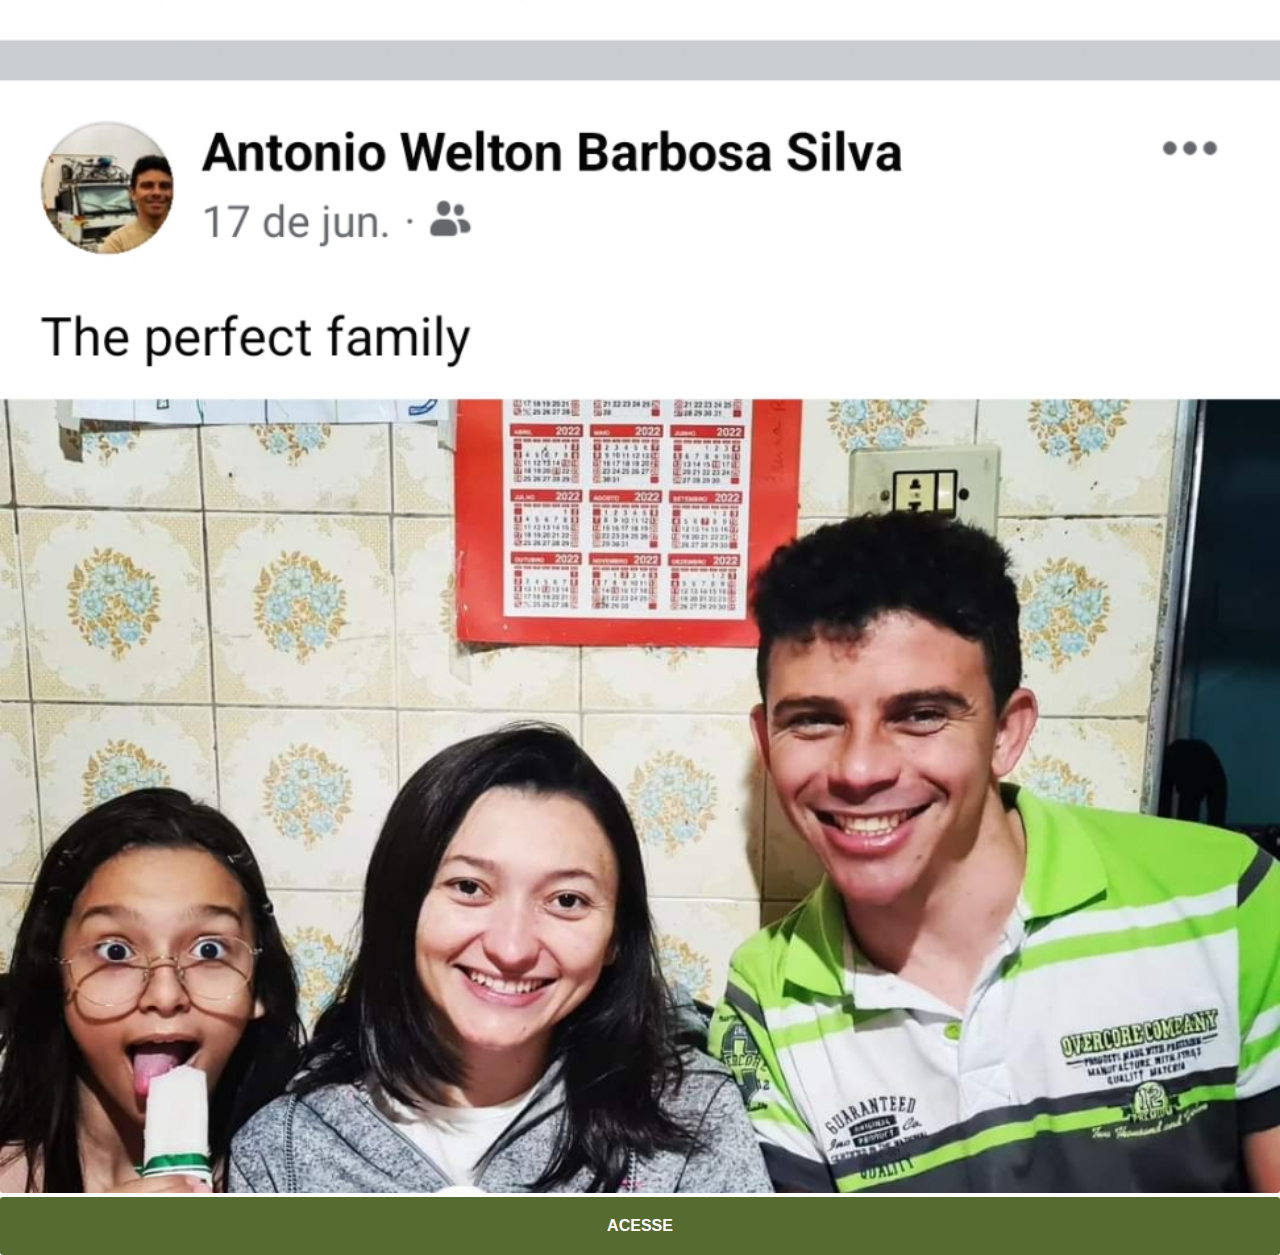
==== commit d8168173: "finalizei o projeto socialmedia" ====
--- a/facebook.html
+++ b/facebook.html
@@ -8,7 +8,7 @@
     <link rel="stylesheet" href="estilos/socialmedia.css">
 </head>
 <body>
-    <img src="imagens/tela-facebook.jpg" alt="Tela Facebook">
+    <img src="imagens/facebook.jpg" alt="Tela Facebook">
     <a href="https://www.facebook.com/antoniowelton.barbosasilva/" target="_blank">ACESSE</a>
 </body>
 </html>